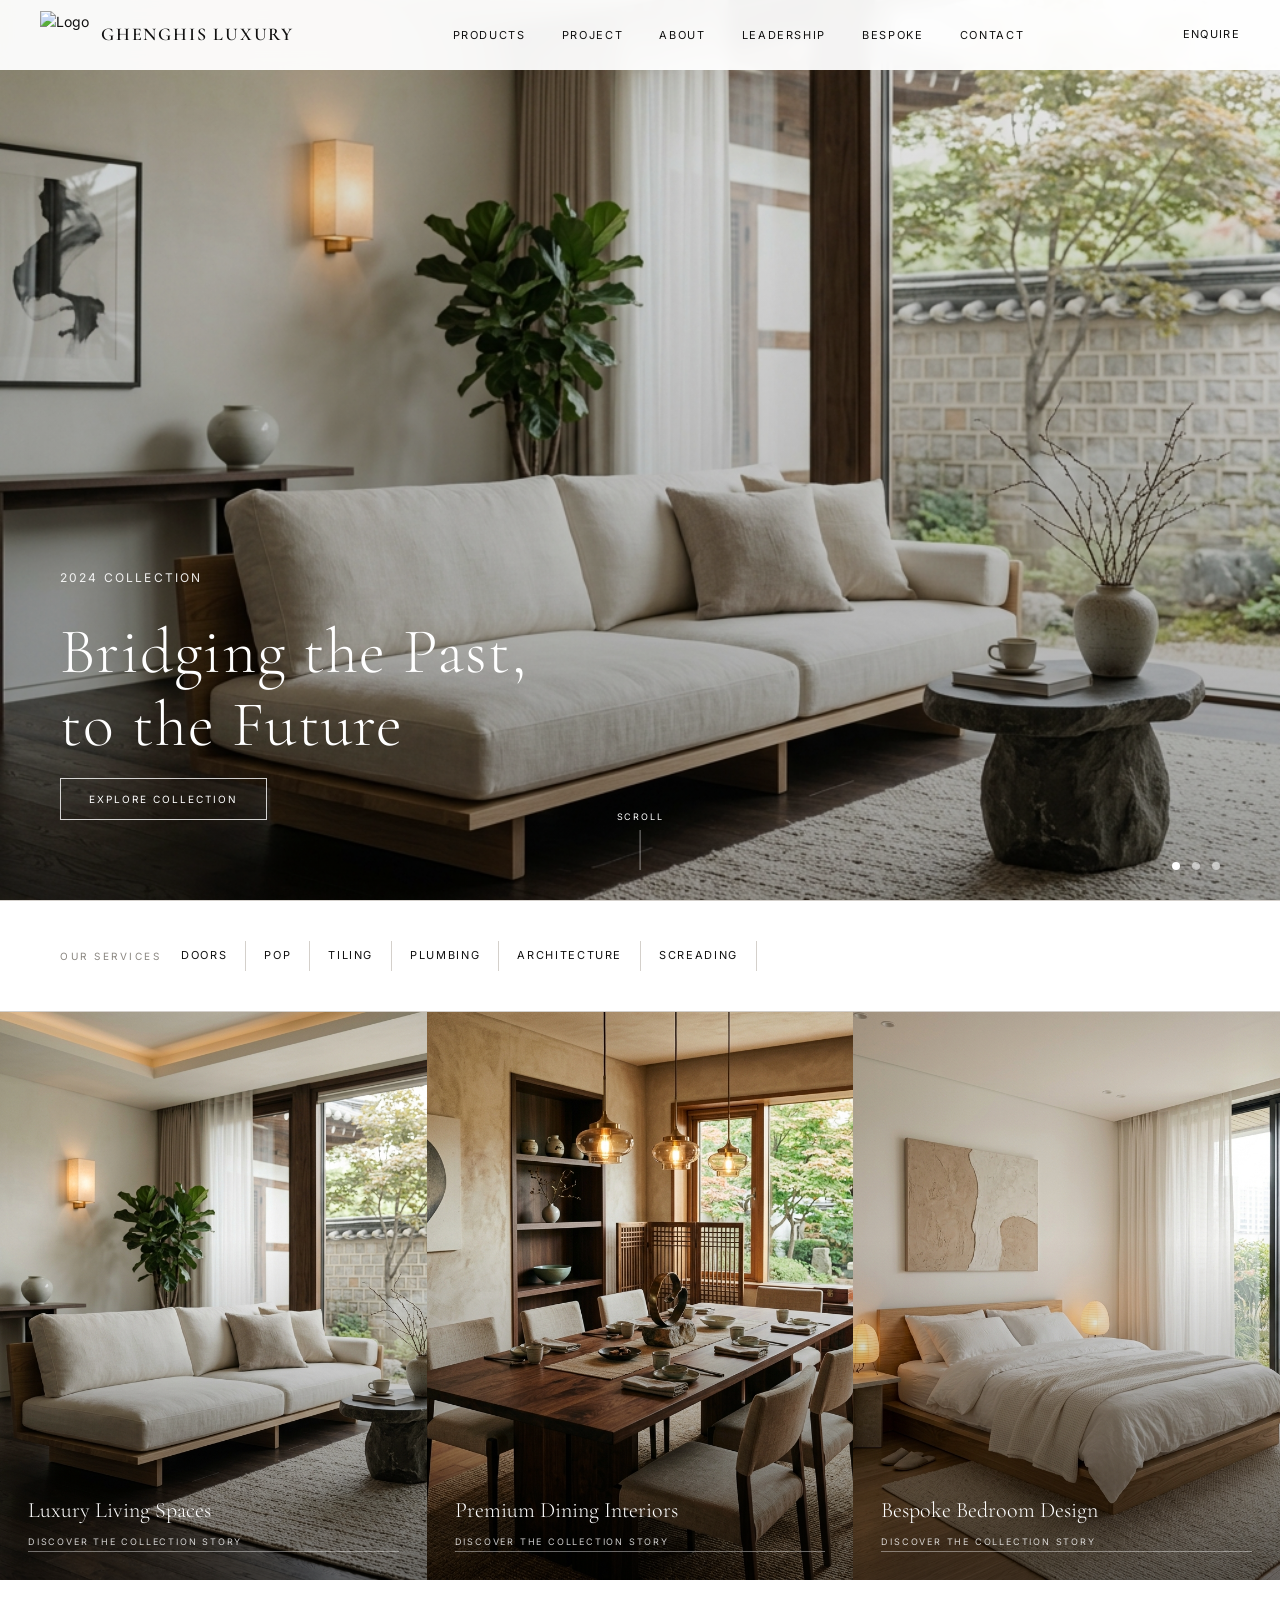
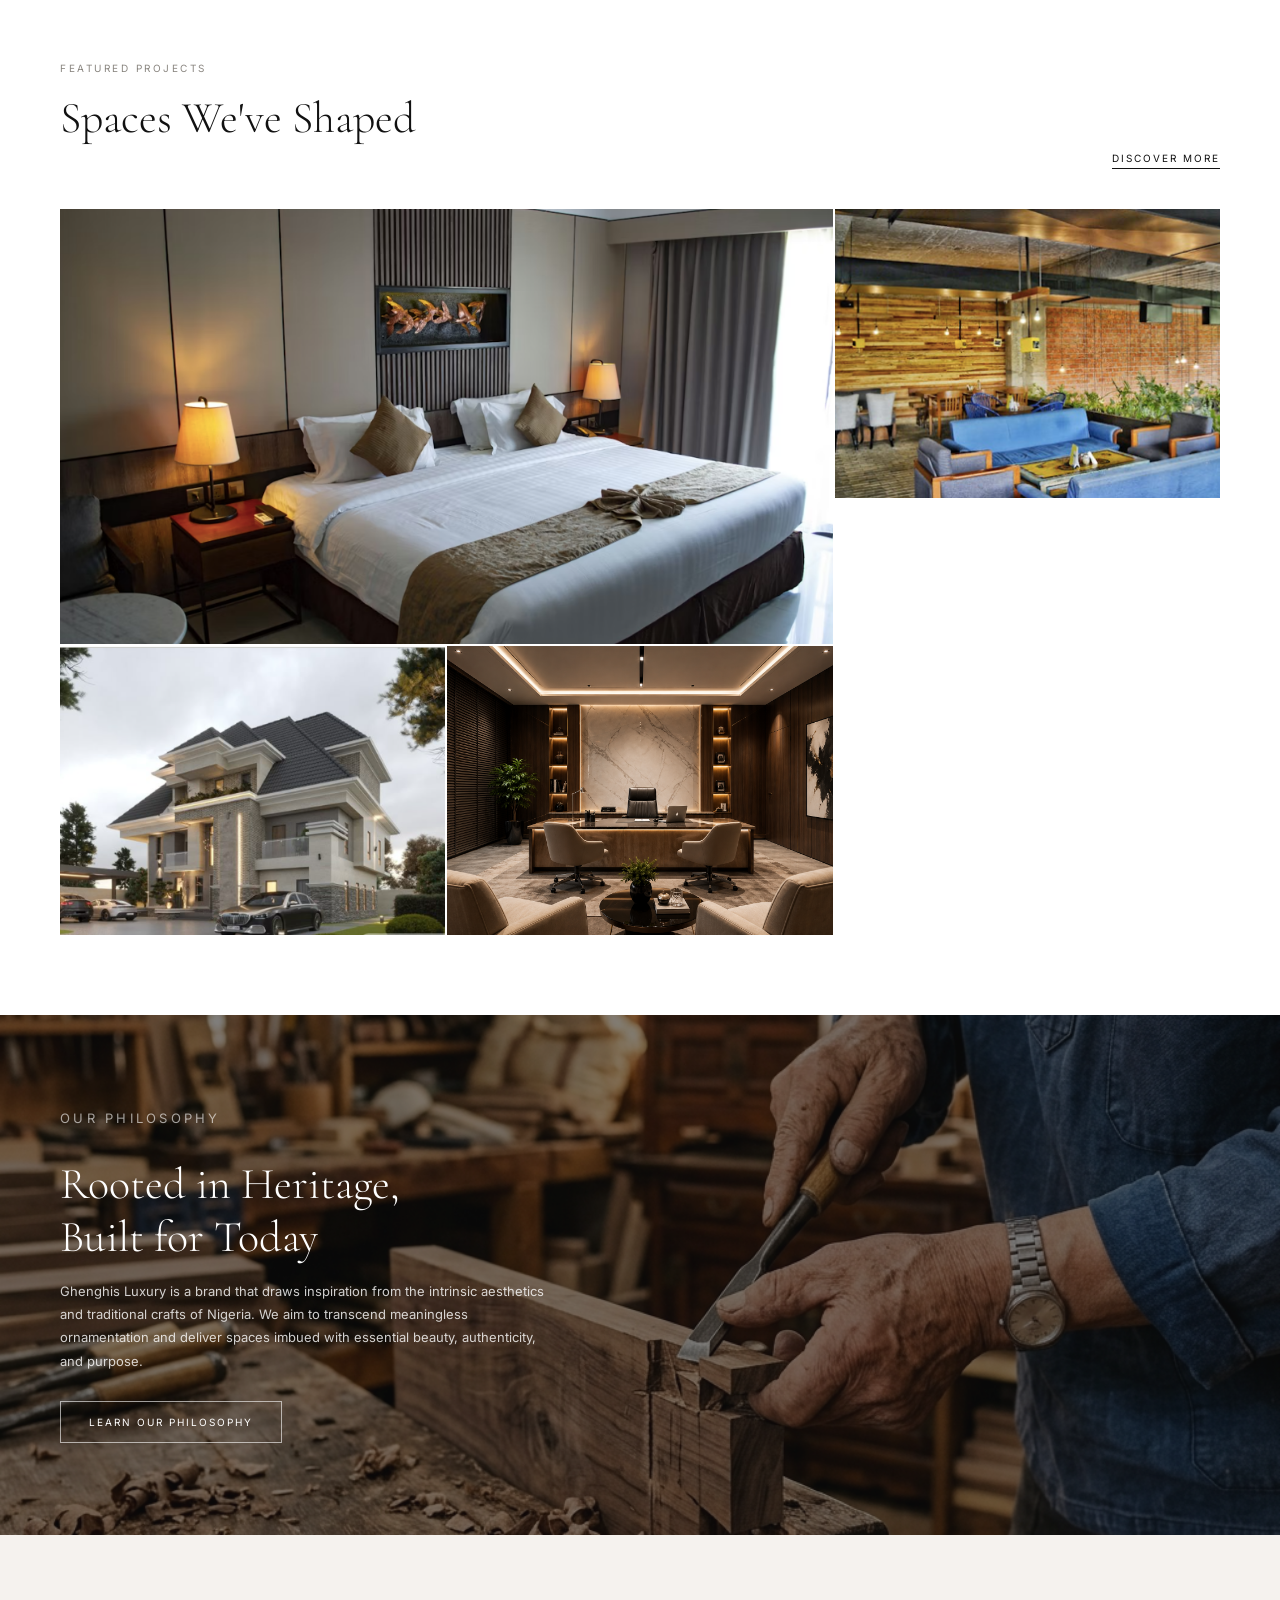
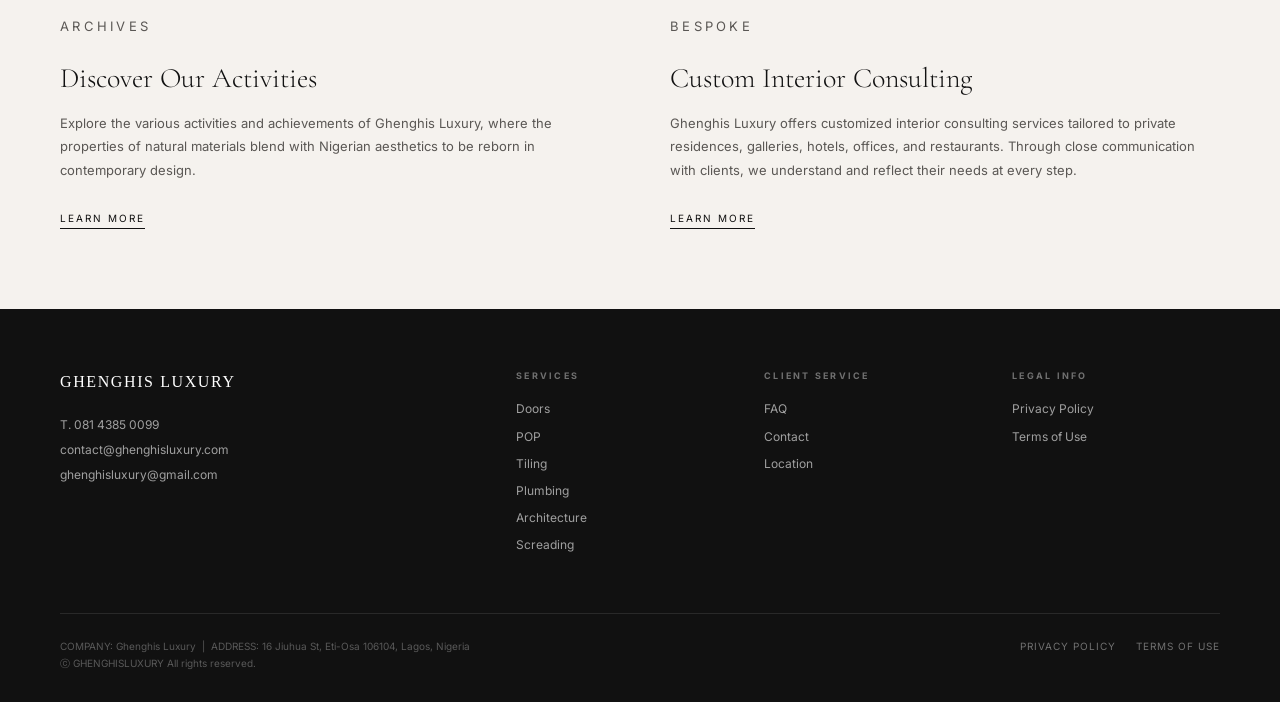
==== index.html @ 7e97ffcc "Initial website upload" ====
<!DOCTYPE html>
<html lang="en">
<head>
<meta charset="UTF-8"/>
<meta name="viewport" content="width=device-width, initial-scale=1.0"/>
<title>GHENGHIS LUXURY — Premium Interior & Furniture Solutions</title>
<meta name="description" content="Ghenghis Luxury — Handcrafted contemporary furniture and premium interior solutions. Doors, POP, Tiling, Plumbing, Architecture and more."/>
<link rel="stylesheet" href="styles.css"/>
<style>
/* Extra mobile fixes */
@media(max-width:768px){
  .projects-grid{grid-template-columns:1fr!important;}
  .project-card:first-child{grid-column:span 1!important;}
  #campaigns .campaigns-inner{flex-direction:column;}
  .campaign-card{flex:0 0 100%!important;}
  #collections{flex-wrap:wrap;gap:8px;}
  .col-links{flex-wrap:wrap;}
  .col-links a{border:none;padding:4px 10px;}
}
</style>
</head>
<body>

<!-- NAV -->
<nav id="main-nav">
  <a href="index.html" class="nav-logo" style="display: flex; align-items: center; gap: 12px;">
    <img src="images/logo.png" alt="Logo" class="nav-logo-img" style="height: 48px; width: auto;"/>
    <span class="nav-logo-text" style="font-family:'Cormorant Garamond',Georgia,serif;font-size:18px;font-weight:600;letter-spacing:0.1em;text-transform:uppercase;color:var(--black);">Ghenghis Luxury</span>
  </a>
  <ul class="nav-links">
    <li class="nav-item">
      <a href="products.html">Products</a>
      <div class="dropdown">
        <a href="products.html#doors">Doors</a>
        <a href="products.html#pop">POP</a>
        <a href="products.html#tiling">Tiling</a>
        <a href="products.html#plumbing">Plumbing</a>
        <a href="products.html#architecture">Architecture</a>
        <a href="products.html#screading">Screading</a>
      </div>
    </li>
    <li class="nav-item"><a href="project.html">Project</a></li>
    <li class="nav-item">
      <a href="philosophy.html">About</a>
      <div class="dropdown">
        <a href="philosophy.html">Philosophy</a>
        <a href="philosophy.html">Archive</a>
        <a href="philosophy.html">Brand Campaign</a>
      </div>
    </li>
    <li class="nav-item"><a href="leadership.html">Leadership</a></li>
    <li class="nav-item"><a href="bespoke.html">Bespoke</a></li>
    <li class="nav-item"><a href="contact.html">Contact</a></li>
  </ul>
  <div class="nav-right">
    <a href="contact.html">Enquire</a>
  </div>
  <button id="hamburger" aria-label="Menu">
    <span></span><span></span><span></span>
  </button>
</nav>

<!-- MOBILE NAV -->
<div id="mobile-nav">
  <a class="mob-link" href="index.html">Home</a>
  <a class="mob-link" href="products.html">Products</a>
  <a class="mob-sub" href="products.html#doors">— Doors</a>
  <a class="mob-sub" href="products.html#pop">— POP</a>
  <a class="mob-sub" href="products.html#tiling">— Tiling</a>
  <a class="mob-sub" href="products.html#plumbing">— Plumbing</a>
  <a class="mob-sub" href="products.html#architecture">— Architecture</a>
  <a class="mob-sub" href="products.html#screading">— Screading</a>
  <a class="mob-link" href="project.html">Project</a>
  <a class="mob-link" href="philosophy.html">About</a>
  <a class="mob-link" href="leadership.html">Leadership</a>
  <a class="mob-link" href="bespoke.html">Bespoke</a>
  <a class="mob-link" href="contact.html">Contact</a>
</div>

<!-- HERO SLIDER -->
<section id="hero">
  <div class="slide active" id="slide-0">
    <img src="images/hero_living_room.png" alt="Ghenghis Luxury — Lounge Collection"/>
    <div class="slide-overlay"></div>
    <div class="slide-content">
      <p>2024 Collection</p>
      <h1>Bridging the Past,<br>to the Future</h1>
      <a href="products.html" class="btn-outline-white">Explore Collection</a>
    </div>
  </div>
  <div class="slide" id="slide-1">
    <img src="images/hero_dining_room.png" alt="Ghenghis Luxury — Dining Collection"/>
    <div class="slide-overlay"></div>
    <div class="slide-content">
      <p>Dining Collection</p>
      <h1>Crafted with<br>Intention</h1>
      <a href="products.html" class="btn-outline-white">Explore Collection</a>
    </div>
  </div>
  <div class="slide" id="slide-2">
    <img src="images/hero_bedroom.png" alt="Ghenghis Luxury — Bedroom Collection"/>
    <div class="slide-overlay"></div>
    <div class="slide-content">
      <p>Bespoke Interiors</p>
      <h1>Timeless Serenity<br>in Every Detail</h1>
      <a href="bespoke.html" class="btn-outline-white">Our Bespoke Service</a>
    </div>
  </div>
  <div class="hero-controls">
    <div class="hero-dot active" data-slide="0"></div>
    <div class="hero-dot" data-slide="1"></div>
    <div class="hero-dot" data-slide="2"></div>
  </div>
  <div class="scroll-indicator">
    <span>Scroll</span>
    <div class="scroll-line"></div>
  </div>
</section>

<!-- COLLECTIONS STRIP -->
<div id="collections">
  <span class="col-label">Our Services</span>
  <div class="col-links">
    <a href="products.html#doors">Doors</a>
    <a href="products.html#pop">POP</a>
    <a href="products.html#tiling">Tiling</a>
    <a href="products.html#plumbing">Plumbing</a>
    <a href="products.html#architecture">Architecture</a>
    <a href="products.html#screading">Screading</a>
  </div>
</div>

<!-- CAMPAIGNS -->
<section id="campaigns">
  <div class="campaigns-inner">
    <div class="campaign-card">
      <img src="images/hero_living_room.png" alt="Luxury Living Spaces"/>
      <div class="campaign-card-overlay">
        <h3>Luxury Living Spaces</h3>
        <a href="philosophy.html" class="campaign-cta">Discover the Collection Story</a>
      </div>
    </div>
    <div class="campaign-card">
      <img src="images/hero_dining_room.png" alt="Premium Dining Interiors"/>
      <div class="campaign-card-overlay">
        <h3>Premium Dining Interiors</h3>
        <a href="philosophy.html" class="campaign-cta">Discover the Collection Story</a>
      </div>
    </div>
    <div class="campaign-card">
      <img src="images/hero_bedroom.png" alt="Bespoke Bedroom Design"/>
      <div class="campaign-card-overlay">
        <h3>Bespoke Bedroom Design</h3>
        <a href="bespoke.html" class="campaign-cta">Discover the Collection Story</a>
      </div>
    </div>
  </div>
</section>

<!-- PROJECTS -->
<section id="projects">
  <div class="projects-header reveal">
    <div>
      <p class="section-label">Featured Projects</p>
      <h2 class="section-title">Spaces We've Shaped</h2>
    </div>
    <a href="project.html">Discover more</a>
  </div>
  <div class="projects-grid">
    <div class="project-card reveal">
      <img src="images/user_hotel.jpg" alt="Hotel Project"/>
    </div>
    <div class="project-card reveal">
      <img src="images/user_restaurant.jpg" alt="Restaurant Project"/>
    </div>
    <div class="project-card reveal">
      <img src="images/user_residence.jpg" alt="Residence Project"/>
    </div>
    <div class="project-card reveal">
      <img src="images/user_office.jpg" alt="Office Project"/>
    </div>
  </div>
</section>

<!-- PHILOSOPHY BAND -->
<section id="philosophy-band">
  <img src="images/philosophy_image.png" alt="Authentic Craftsmanship"/>
  <div class="phil-overlay"></div>
  <div class="phil-content reveal">
    <p class="section-label">Our Philosophy</p>
    <h2 class="section-title">Rooted in Heritage,<br>Built for Today</h2>
    <p>Ghenghis Luxury is a brand that draws inspiration from the intrinsic aesthetics and traditional crafts of Nigeria. We aim to transcend meaningless ornamentation and deliver spaces imbued with essential beauty, authenticity, and purpose.</p>
    <a href="philosophy.html" class="btn-outline-dark">Learn Our Philosophy</a>
  </div>
</section>

<!-- ARCHIVES + BESPOKE -->
<section id="info-blocks">
  <div class="info-block reveal">
    <p class="section-label">Archives</p>
    <h2 class="section-title">Discover Our Activities</h2>
    <p>Explore the various activities and achievements of Ghenghis Luxury, where the properties of natural materials blend with Nigerian aesthetics to be reborn in contemporary design.</p>
    <a href="philosophy.html" class="btn-text">Learn more</a>
  </div>
  <div class="info-block reveal">
    <p class="section-label">Bespoke</p>
    <h2 class="section-title">Custom Interior Consulting</h2>
    <p>Ghenghis Luxury offers customized interior consulting services tailored to private residences, galleries, hotels, offices, and restaurants. Through close communication with clients, we understand and reflect their needs at every step.</p>
    <a href="bespoke.html" class="btn-text">Learn more</a>
  </div>
</section>

<!-- FOOTER -->
<footer id="footer">
  <div class="footer-top">
    <div class="footer-brand">
      <div class="footer-logo">
        <img src="images/logo.png" alt="Ghenghis Luxury" onerror="this.outerHTML='<span style=&quot;font-family:Georgia,serif;font-size:16px;letter-spacing:0.1em;text-transform:uppercase;color:#fff&quot;>Ghenghis Luxury</span>'"/>
      </div>
      <div class="footer-contact">
        <a href="tel:08143850099">T. 081 4385 0099</a>
        <a href="mailto:contact@ghenghisluxury.com">contact@ghenghisluxury.com</a>
        <a href="mailto:ghenghisluxury@gmail.com">ghenghisluxury@gmail.com</a>
      </div>
    </div>
    <div class="footer-col">
      <h5>Services</h5>
      <a href="products.html#doors">Doors</a>
      <a href="products.html#pop">POP</a>
      <a href="products.html#tiling">Tiling</a>
      <a href="products.html#plumbing">Plumbing</a>
      <a href="products.html#architecture">Architecture</a>
      <a href="products.html#screading">Screading</a>
    </div>
    <div class="footer-col">
      <h5>Client Service</h5>
      <a href="contact.html">FAQ</a>
      <a href="contact.html">Contact</a>
      <a href="contact.html">Location</a>
    </div>
    <div class="footer-col">
      <h5>Legal Info</h5>
      <a href="#">Privacy Policy</a>
      <a href="#">Terms of Use</a>
    </div>
  </div>
  <div class="footer-bottom">
    <p class="footer-legal">COMPANY: Ghenghis Luxury &nbsp;|&nbsp; ADDRESS: 16 Jiuhua St, Eti-Osa 106104, Lagos, Nigeria<br>ⓒ GHENGHISLUXURY All rights reserved.</p>
    <div class="footer-links">
      <a href="#">Privacy Policy</a>
      <a href="#">Terms of Use</a>
    </div>
  </div>
</footer>

<script>
// Slider
const slides=document.querySelectorAll('.slide'),dots=document.querySelectorAll('.hero-dot');
let cur=0,timer;
function goTo(n){slides[cur].classList.remove('active');dots[cur].classList.remove('active');cur=(n+slides.length)%slides.length;slides[cur].classList.add('active');dots[cur].classList.add('active');}
timer=setInterval(()=>goTo(cur+1),5000);
dots.forEach(d=>d.addEventListener('click',()=>{clearInterval(timer);goTo(+d.dataset.slide);timer=setInterval(()=>goTo(cur+1),5000);}));
// Nav scroll
window.addEventListener('scroll',()=>document.getElementById('main-nav').classList.toggle('scrolled',window.scrollY>40));
// Hamburger
const ham=document.getElementById('hamburger'),mob=document.getElementById('mobile-nav');
ham.addEventListener('click',()=>{mob.classList.toggle('open');ham.style.opacity=mob.classList.contains('open')?'0.5':'1';});
// Reveal
const obs=new IntersectionObserver(e=>{e.forEach(el=>{if(el.isIntersecting){el.target.classList.add('visible');obs.unobserve(el.target);}});},{threshold:0.1});
document.querySelectorAll('.reveal').forEach(el=>obs.observe(el));
</script>
</body>
</html>
---- styles.css ----
@import url('https://fonts.googleapis.com/css2?family=Cormorant+Garamond:ital,wght@0,300;0,400;0,500;1,300;1,400&family=Inter:wght@300;400;500&display=swap');

*, *::before, *::after { box-sizing: border-box; margin: 0; padding: 0; }

:root {
  --black: #111111;
  --white: #ffffff;
  --off-white: #f5f2ee;
  --cream: #ede9e3;
  --warm-grey: #8a8680;
  --mid-grey: #5a5754;
  --light-grey: #d4d0cb;
  --accent: #3a3228;
  --font-serif: 'Cormorant Garamond', Georgia, serif;
  --font-sans: 'Inter', sans-serif;
  --nav-h: 70px;
}

html { scroll-behavior: smooth; }
body { font-family: var(--font-sans); background: var(--white); color: var(--black); font-size: 14px; line-height: 1.6; overflow-x: hidden; }

a { text-decoration: none; color: inherit; }
ul { list-style: none; }
img { display: block; width: 100%; object-fit: cover; }
button { cursor: pointer; border: none; background: none; font-family: inherit; }

/* ─── SCROLLBAR ─── */
::-webkit-scrollbar { width: 4px; }
::-webkit-scrollbar-track { background: var(--off-white); }
::-webkit-scrollbar-thumb { background: var(--warm-grey); }

/* ─── NAV ─── */
#main-nav {
  position: fixed; top: 0; left: 0; right: 0; z-index: 1000;
  display: flex; align-items: center; justify-content: space-between;
  padding: 0 40px; height: var(--nav-h);
  background: rgba(255,255,255,0.95);
  backdrop-filter: blur(8px);
  border-bottom: 1px solid transparent;
  transition: border-color 0.3s, background 0.3s;
}
#main-nav.scrolled { border-color: var(--light-grey); }

.nav-logo {
  display: flex; align-items: center;
}
.nav-logo-img {
  height: 48px; width: auto; object-fit: contain; display: block;
}

.nav-links { display: flex; gap: 36px; }
.nav-links a {
  font-size: 11px; letter-spacing: 0.15em; text-transform: uppercase;
  color: var(--black); font-weight: 400;
  position: relative; padding-bottom: 2px;
}
.nav-links a::after {
  content: ''; position: absolute; bottom: 0; left: 0; width: 0; height: 1px;
  background: var(--black); transition: width 0.3s;
}
.nav-links a:hover::after { width: 100%; }

.nav-right { display: flex; align-items: center; gap: 20px; }
.nav-right a { font-size: 11px; letter-spacing: 0.12em; text-transform: uppercase; }

/* Dropdown */
.nav-item { position: relative; }
.dropdown {
  display: none; position: absolute; top: 100%; left: 50%; transform: translateX(-50%);
  background: var(--white); border: 1px solid var(--light-grey);
  min-width: 200px; padding: 16px 0; z-index: 200;
}
.nav-item:hover .dropdown { display: block; }
.dropdown a {
  display: block; padding: 8px 24px;
  font-size: 11px; letter-spacing: 0.12em; text-transform: uppercase;
  color: var(--mid-grey); transition: color 0.2s;
}
.dropdown a:hover { color: var(--black); }
.dropdown-group { padding: 0 0 12px; border-bottom: 1px solid var(--light-grey); margin-bottom: 12px; }
.dropdown-group:last-child { border-bottom: none; margin-bottom: 0; padding-bottom: 0; }
.dropdown-label {
  display: block; padding: 4px 24px 8px;
  font-size: 9px; letter-spacing: 0.2em; text-transform: uppercase; color: var(--warm-grey);
}

/* Hamburger */
#hamburger { display: none; flex-direction: column; gap: 5px; cursor: pointer; }
#hamburger span { display: block; width: 22px; height: 1px; background: var(--black); transition: all 0.3s; }

/* Mobile nav */
#mobile-nav {
  display: none; position: fixed; inset: 0; background: var(--white);
  z-index: 999; padding: var(--nav-h) 40px 40px;
  flex-direction: column; gap: 8px; overflow-y: auto;
}
#mobile-nav.open { display: flex; }
.mob-link {
  display: block; padding: 14px 0; border-bottom: 1px solid var(--cream);
  font-size: 13px; letter-spacing: 0.12em; text-transform: uppercase;
}
.mob-sub {
  display: block; padding: 8px 0 8px 16px;
  font-size: 11px; letter-spacing: 0.12em; text-transform: uppercase; color: var(--warm-grey);
}

/* ─── HERO SLIDER ─── */
#hero { position: relative; height: 100vh; overflow: hidden; }
.slide {
  position: absolute; inset: 0;
  opacity: 0; transition: opacity 1.2s ease;
}
.slide.active { opacity: 1; }
.slide img { width: 100%; height: 100%; object-fit: cover; }
.slide-overlay {
  position: absolute; inset: 0;
  background: linear-gradient(to bottom, rgba(0,0,0,0.08) 0%, rgba(0,0,0,0.35) 100%);
}
.slide-content {
  position: absolute; bottom: 80px; left: 60px; color: var(--white);
}
.slide-content h1 {
  font-family: var(--font-serif); font-size: clamp(36px, 5vw, 64px);
  font-weight: 300; line-height: 1.15; letter-spacing: 0.02em; margin-bottom: 16px;
}
.slide-content p { font-size: 12px; letter-spacing: 0.18em; text-transform: uppercase; margin-bottom: 28px; opacity: 0.9; }
.btn-outline-white {
  display: inline-block; padding: 12px 28px;
  border: 1px solid rgba(255,255,255,0.8); color: var(--white);
  font-size: 10px; letter-spacing: 0.2em; text-transform: uppercase;
  transition: background 0.3s, color 0.3s;
}
.btn-outline-white:hover { background: var(--white); color: var(--black); }

/* Slider controls */
.hero-controls {
  position: absolute; bottom: 30px; right: 60px;
  display: flex; gap: 12px; z-index: 10;
}
.hero-dot {
  width: 8px; height: 8px; border-radius: 50%;
  background: rgba(255,255,255,0.5); cursor: pointer; transition: background 0.3s;
}
.hero-dot.active { background: var(--white); }

/* Scroll indicator */
.scroll-indicator {
  position: absolute; bottom: 30px; left: 50%; transform: translateX(-50%);
  display: flex; flex-direction: column; align-items: center; gap: 6px; color: var(--white);
}
.scroll-indicator span { font-size: 9px; letter-spacing: 0.2em; text-transform: uppercase; }
.scroll-line {
  width: 1px; height: 40px; background: rgba(255,255,255,0.5);
  position: relative; overflow: hidden;
}
.scroll-line::after {
  content: ''; position: absolute; top: -100%; left: 0; width: 100%; height: 100%;
  background: var(--white); animation: scrollLine 2s ease-in-out infinite;
}
@keyframes scrollLine { 0% { top: -100%; } 100% { top: 100%; } }

/* ─── SECTIONS ─── */
section { padding: 80px 60px; }
.section-label {
  font-size: 10px; letter-spacing: 0.25em; text-transform: uppercase;
  color: var(--warm-grey); margin-bottom: 16px;
}
.section-title {
  font-family: var(--font-serif); font-size: clamp(28px, 3.5vw, 44px);
  font-weight: 300; line-height: 1.2; margin-bottom: 24px;
}
.section-body { font-size: 13px; line-height: 1.8; color: var(--mid-grey); max-width: 560px; }

/* ─── COLLECTIONS STRIP ─── */
#collections {
  padding: 40px 60px;
  display: flex; align-items: center; gap: 12px;
  border-top: 1px solid var(--light-grey); border-bottom: 1px solid var(--light-grey);
}
.col-label { font-size: 10px; letter-spacing: 0.25em; text-transform: uppercase; color: var(--warm-grey); margin-right: 8px; white-space: nowrap; }
.col-links { display: flex; gap: 0; flex-wrap: wrap; }
.col-links a {
  font-size: 11px; letter-spacing: 0.15em; text-transform: uppercase;
  padding: 6px 18px; border-right: 1px solid var(--light-grey);
  transition: color 0.2s;
}
.col-links a:first-child { padding-left: 0; }
.col-links a:hover { color: var(--warm-grey); }

/* ─── CAMPAIGNS SLIDER ─── */
#campaigns { padding: 0; background: var(--off-white); }
.campaigns-inner { display: flex; overflow-x: auto; scroll-snap-type: x mandatory; scrollbar-width: none; }
.campaigns-inner::-webkit-scrollbar { display: none; }
.campaign-card {
  flex: 0 0 calc(100% / 3); scroll-snap-align: start;
  position: relative; overflow: hidden; aspect-ratio: 3/4; cursor: pointer;
}
.campaign-card img { width: 100%; height: 100%; object-fit: cover; transition: transform 0.6s ease; }
.campaign-card:hover img { transform: scale(1.04); }
.campaign-card-overlay {
  position: absolute; inset: 0;
  background: linear-gradient(to top, rgba(0,0,0,0.5) 0%, transparent 60%);
  display: flex; flex-direction: column; justify-content: flex-end; padding: 28px;
}
.campaign-card-overlay h3 {
  font-family: var(--font-serif); font-size: 22px; font-weight: 300;
  color: var(--white); line-height: 1.2; margin-bottom: 12px;
}
.campaign-cta {
  font-size: 9px; letter-spacing: 0.2em; text-transform: uppercase;
  color: rgba(255,255,255,0.8); border-bottom: 1px solid rgba(255,255,255,0.4);
  display: inline-block; padding-bottom: 2px;
}

/* ─── PROJECTS ─── */
#projects { padding: 80px 60px; }
.projects-header { display: flex; justify-content: space-between; align-items: flex-end; margin-bottom: 40px; }
.projects-header a { font-size: 10px; letter-spacing: 0.2em; text-transform: uppercase; border-bottom: 1px solid var(--black); padding-bottom: 2px; }
.projects-grid { display: grid; grid-template-columns: repeat(3, 1fr); gap: 2px; }
.project-card { position: relative; overflow: hidden; cursor: pointer; }
.project-card:first-child { grid-column: span 2; }
.project-card img { aspect-ratio: 4/3; transition: transform 0.6s; }
.project-card:first-child img { aspect-ratio: 16/9; }
.project-card:hover img { transform: scale(1.04); }
.project-info {
  position: absolute; bottom: 0; left: 0; right: 0;
  padding: 20px;
  background: linear-gradient(to top, rgba(0,0,0,0.55) 0%, transparent 100%);
  color: var(--white);
  transform: translateY(4px); transition: transform 0.3s;
}
.project-card:hover .project-info { transform: translateY(0); }
.project-info h4 { font-family: var(--font-serif); font-size: 16px; font-weight: 300; }
.project-info span { font-size: 10px; letter-spacing: 0.15em; text-transform: uppercase; opacity: 0.75; }

/* ─── PHILOSOPHY BAND ─── */
#philosophy-band {
  padding: 0; position: relative; height: 520px; overflow: hidden;
  display: flex; align-items: center;
}
#philosophy-band img { position: absolute; inset: 0; width: 100%; height: 100%; object-fit: cover; }
#philosophy-band .phil-overlay {
  position: absolute; inset: 0; background: rgba(17,17,17,0.52);
}
#philosophy-band .phil-content {
  position: relative; z-index: 1; padding: 60px;
  color: var(--white); max-width: 620px;
}
#philosophy-band .phil-content .section-label { color: rgba(255,255,255,0.6); }
#philosophy-band .phil-content .section-title { color: var(--white); margin-bottom: 16px; }
#philosophy-band .phil-content p { font-size: 13px; line-height: 1.8; color: rgba(255,255,255,0.8); margin-bottom: 28px; }
.btn-outline-dark {
  display: inline-block; padding: 12px 28px;
  border: 1px solid rgba(255,255,255,0.6); color: var(--white);
  font-size: 10px; letter-spacing: 0.2em; text-transform: uppercase;
  transition: background 0.3s, color 0.3s;
}
.btn-outline-dark:hover { background: var(--white); color: var(--black); }

/* ─── ARCHIVES + BESPOKE ─── */
#info-blocks { padding: 80px 60px; display: grid; grid-template-columns: 1fr 1fr; gap: 60px; background: var(--off-white); }
.info-block .section-title { font-size: 28px; margin-bottom: 16px; }
.info-block p { font-size: 13px; line-height: 1.8; color: var(--mid-grey); margin-bottom: 24px; }
.btn-text {
  font-size: 10px; letter-spacing: 0.2em; text-transform: uppercase;
  border-bottom: 1px solid var(--black); padding-bottom: 2px;
  display: inline-block; transition: opacity 0.2s;
}
.btn-text:hover { opacity: 0.6; }

/* ─── FOOTER ─── */
#footer {
  background: var(--black); color: var(--white);
  padding: 60px 60px 30px;
}
.footer-top { display: grid; grid-template-columns: 2fr 1fr 1fr 1fr; gap: 40px; margin-bottom: 50px; }
.footer-brand .footer-logo {
  display: block; margin-bottom: 20px;
}
.footer-brand .footer-logo img {
  height: 44px; width: auto; filter: brightness(0) invert(1);
}
.footer-contact a { display: block; font-size: 12px; color: rgba(255,255,255,0.6); margin-bottom: 6px; transition: color 0.2s; }
.footer-contact a:hover { color: var(--white); }
.footer-col h5 {
  font-size: 9px; letter-spacing: 0.25em; text-transform: uppercase;
  color: rgba(255,255,255,0.4); margin-bottom: 16px;
}
.footer-col a { display: block; font-size: 12px; color: rgba(255,255,255,0.6); margin-bottom: 8px; transition: color 0.2s; }
.footer-col a:hover { color: var(--white); }
.footer-bottom {
  border-top: 1px solid rgba(255,255,255,0.1); padding-top: 24px;
  display: flex; justify-content: space-between; align-items: flex-start; flex-wrap: wrap; gap: 12px;
}
.footer-legal { font-size: 10px; color: rgba(255,255,255,0.3); line-height: 1.7; }
.footer-links { display: flex; gap: 20px; }
.footer-links a { font-size: 10px; letter-spacing: 0.1em; text-transform: uppercase; color: rgba(255,255,255,0.4); transition: color 0.2s; }
.footer-links a:hover { color: var(--white); }

/* ─── PAGE HERO (inner pages) ─── */
.page-hero { position: relative; height: 55vh; overflow: hidden; margin-top: var(--nav-h); }
.page-hero img { width: 100%; height: 100%; object-fit: cover; }
.page-hero-overlay { position: absolute; inset: 0; background: rgba(0,0,0,0.38); display: flex; align-items: flex-end; padding: 60px; }
.page-hero-overlay h1 { font-family: var(--font-serif); font-size: clamp(36px, 5vw, 60px); font-weight: 300; color: var(--white); letter-spacing: 0.04em; }

/* ─── BREADCRUMB ─── */
.breadcrumb { padding: 20px 60px; border-bottom: 1px solid var(--light-grey); }
.breadcrumb a, .breadcrumb span { font-size: 10px; letter-spacing: 0.15em; text-transform: uppercase; color: var(--warm-grey); }
.breadcrumb a:hover { color: var(--black); }
.breadcrumb span { margin: 0 8px; }

/* ─── PHILOSOPHY PAGE ─── */
.philosophy-intro { padding: 80px 60px; max-width: 860px; margin: 0 auto; text-align: center; }
.philosophy-intro p { font-size: 16px; line-height: 1.9; color: var(--mid-grey); margin-bottom: 16px; }
.philosophy-quote {
  padding: 60px; background: var(--off-white); text-align: center;
}
.philosophy-quote blockquote {
  font-family: var(--font-serif); font-size: clamp(20px, 2.5vw, 30px);
  font-weight: 300; font-style: italic; line-height: 1.5;
  max-width: 700px; margin: 0 auto 16px;
}
.philosophy-quote cite { font-size: 11px; letter-spacing: 0.2em; text-transform: uppercase; color: var(--warm-grey); }
.philosophy-values { padding: 80px 60px; }
.values-grid { display: grid; grid-template-columns: repeat(2, 1fr); gap: 0; }
.value-block { padding: 50px; border: 1px solid var(--light-grey); margin: -1px 0 0 -1px; }
.value-block h3 { font-family: var(--font-serif); font-size: 26px; font-weight: 300; margin-bottom: 12px; }
.value-block p { font-size: 13px; line-height: 1.8; color: var(--mid-grey); }
.philosophy-image-row { display: grid; grid-template-columns: 1fr 1fr; gap: 2px; }
.philosophy-image-row img { aspect-ratio: 4/3; }

/* ─── PROJECT PAGE ─── */
.project-filters { padding: 30px 60px; display: flex; gap: 0; flex-wrap: wrap; border-bottom: 1px solid var(--light-grey); }
.filter-btn {
  padding: 8px 20px; font-size: 10px; letter-spacing: 0.15em; text-transform: uppercase;
  border: 1px solid transparent; cursor: pointer; transition: all 0.2s; background: none;
  font-family: var(--font-sans);
}
.filter-btn.active, .filter-btn:hover { border-color: var(--black); }
.projects-list { padding: 40px 60px; }
.projects-list-grid { display: grid; grid-template-columns: repeat(3, 1fr); gap: 2px; }
.project-list-card { position: relative; overflow: hidden; cursor: pointer; }
.project-list-card img { aspect-ratio: 4/3; width: 100%; object-fit: cover; transition: transform 0.6s; }
.project-list-card:hover img { transform: scale(1.04); }
.project-list-info { padding: 16px 0 28px; }
.project-list-info .date { font-size: 10px; letter-spacing: 0.15em; color: var(--warm-grey); text-transform: uppercase; margin-bottom: 4px; }
.project-list-info h4 { font-family: var(--font-serif); font-size: 18px; font-weight: 400; }

/* ─── BESPOKE PAGE ─── */
.bespoke-intro { padding: 80px 60px; display: grid; grid-template-columns: 1fr 1fr; gap: 80px; align-items: center; }
.bespoke-intro .section-body { max-width: none; }
.bespoke-intro-img { aspect-ratio: 4/5; }
.bespoke-steps { padding: 0 60px 80px; }
.steps-grid { display: grid; grid-template-columns: repeat(3, 1fr); gap: 2px; border: 1px solid var(--light-grey); }
.step-block { padding: 40px; border-right: 1px solid var(--light-grey); }
.step-block:last-child { border-right: none; }
.step-num { font-family: var(--font-serif); font-size: 48px; font-weight: 300; color: var(--light-grey); margin-bottom: 16px; }
.step-block h4 { font-family: var(--font-serif); font-size: 20px; font-weight: 300; margin-bottom: 6px; }
.step-block p { font-size: 12px; line-height: 1.8; color: var(--mid-grey); }

/* ─── CONTACT PAGE ─── */
.contact-grid { padding: 80px 60px; display: grid; grid-template-columns: 1fr 1fr; gap: 80px; }
.contact-info .section-title { margin-bottom: 30px; }
.contact-detail { margin-bottom: 20px; }
.contact-detail label { display: block; font-size: 9px; letter-spacing: 0.25em; text-transform: uppercase; color: var(--warm-grey); margin-bottom: 4px; }
.contact-detail a, .contact-detail p { font-size: 14px; }
.contact-form { display: flex; flex-direction: column; gap: 20px; }
.form-group label { display: block; font-size: 10px; letter-spacing: 0.18em; text-transform: uppercase; margin-bottom: 8px; color: var(--mid-grey); }
.form-group input, .form-group textarea, .form-group select {
  width: 100%; border: none; border-bottom: 1px solid var(--light-grey);
  padding: 10px 0; font-size: 14px; font-family: var(--font-sans);
  outline: none; background: transparent; transition: border-color 0.2s;
}
.form-group input:focus, .form-group textarea:focus, .form-group select:focus { border-color: var(--black); }
.form-group textarea { resize: vertical; min-height: 120px; }
.btn-submit {
  display: inline-block; padding: 14px 36px;
  background: var(--black); color: var(--white);
  font-size: 10px; letter-spacing: 0.2em; text-transform: uppercase;
  border: none; cursor: pointer; font-family: var(--font-sans);
  transition: background 0.3s;
}
.btn-submit:hover { background: var(--accent); }

/* ─── REVEAL ANIMATIONS ─── */
.reveal { opacity: 0; transform: translateY(30px); transition: opacity 0.8s ease, transform 0.8s ease; }
.reveal.visible { opacity: 1; transform: translateY(0); }

/* ─── PAGE TRANSITION ─── */
#page-transition {
  position: fixed; inset: 0; background: var(--white); z-index: 9999;
  pointer-events: none; opacity: 0; transition: opacity 0.4s;
}

/* ─── RESPONSIVE ─── */
@media (max-width: 900px) {
  section { padding: 60px 30px; }
  #main-nav { padding: 0 24px; }
  .nav-links { display: none; }
  #hamburger { display: flex; }
  #collections { padding: 30px 24px; flex-direction: column; align-items: flex-start; }
  .projects-grid { grid-template-columns: 1fr 1fr; }
  .project-card:first-child { grid-column: span 2; }
  .footer-top { grid-template-columns: 1fr 1fr; gap: 30px; }
  #info-blocks { grid-template-columns: 1fr; gap: 40px; padding: 60px 30px; }
  .campaign-card { flex: 0 0 80%; }
  #philosophy-band .phil-content { padding: 40px 30px; }
  .contact-grid { grid-template-columns: 1fr; padding: 60px 30px; }
  .bespoke-intro { grid-template-columns: 1fr; padding: 60px 30px; gap: 40px; }
  .steps-grid { grid-template-columns: 1fr; }
  .step-block { border-right: none; border-bottom: 1px solid var(--light-grey); }
  .values-grid { grid-template-columns: 1fr; }
  .slide-content { left: 30px; bottom: 60px; }
  .hero-controls { right: 30px; }
  .projects-list { padding: 30px; }
  .projects-list-grid { grid-template-columns: 1fr 1fr; }
  .project-filters { padding: 24px 30px; }
  .breadcrumb { padding: 16px 30px; }
  .philosophy-intro { padding: 60px 30px; }
  .philosophy-values { padding: 60px 30px; }
  .bespoke-steps { padding: 0 30px 60px; }
  .footer-top { padding: 0; }
  #footer { padding: 50px 30px 24px; }
  #projects { padding: 60px 30px; }
  .page-hero-overlay { padding: 30px; }
}

@media (max-width: 600px) {
  .projects-grid, .projects-list-grid { grid-template-columns: 1fr; }
  .project-card:first-child { grid-column: span 1; }
  .footer-top { grid-template-columns: 1fr; }
  .campaign-card { flex: 0 0 92%; }
  .philosophy-image-row { grid-template-columns: 1fr; }
}
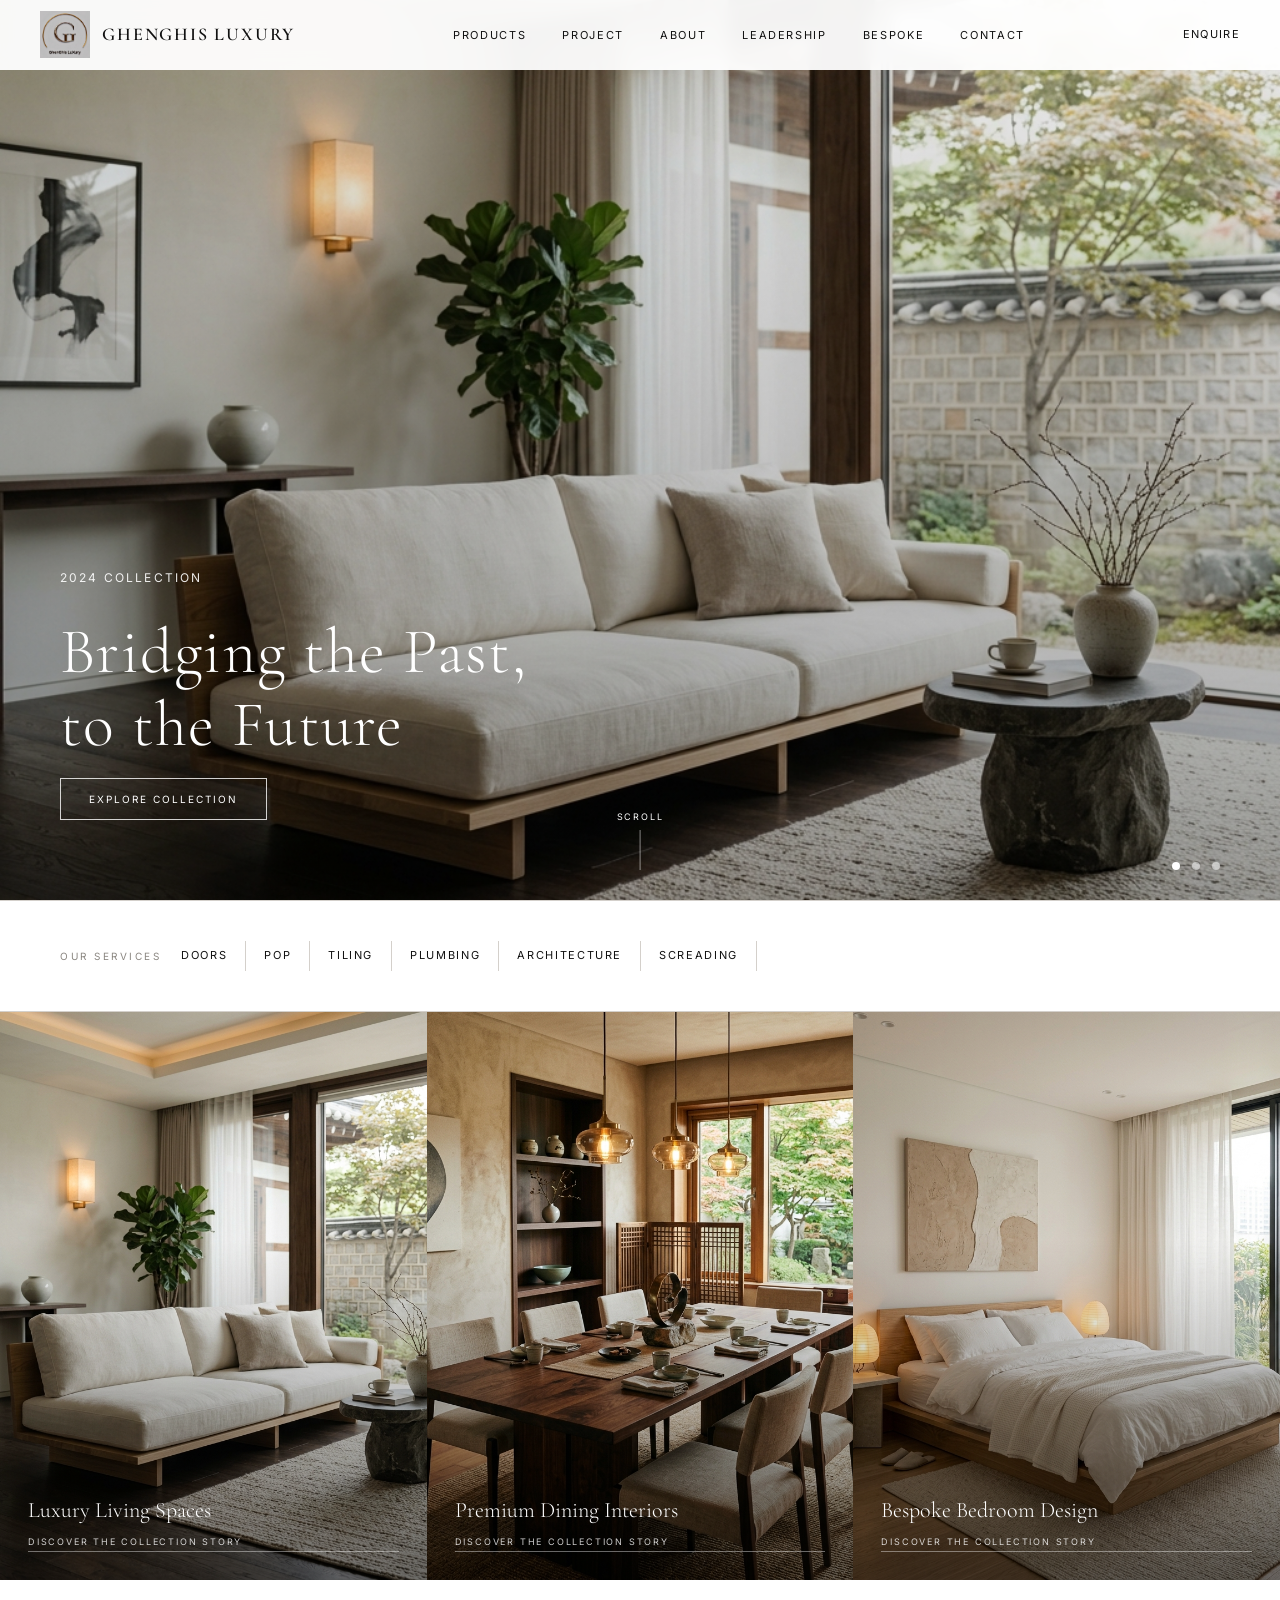
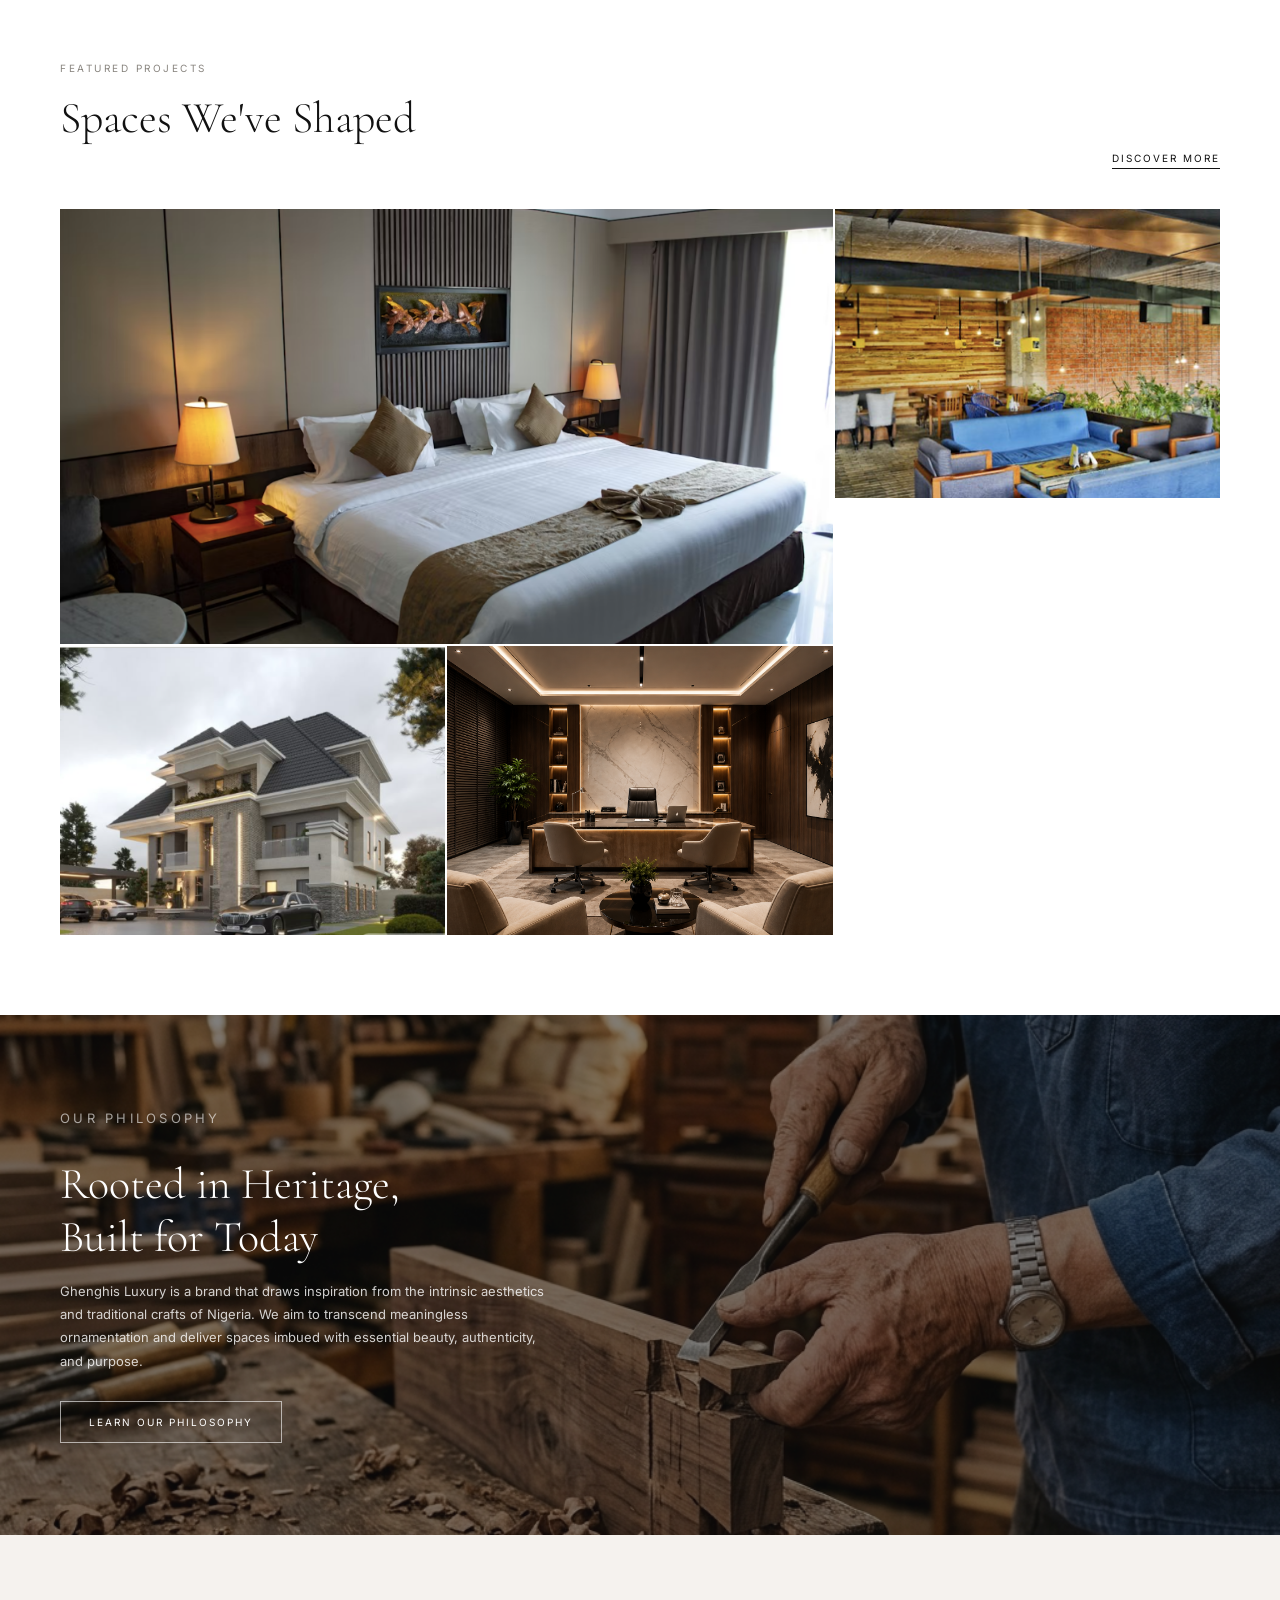
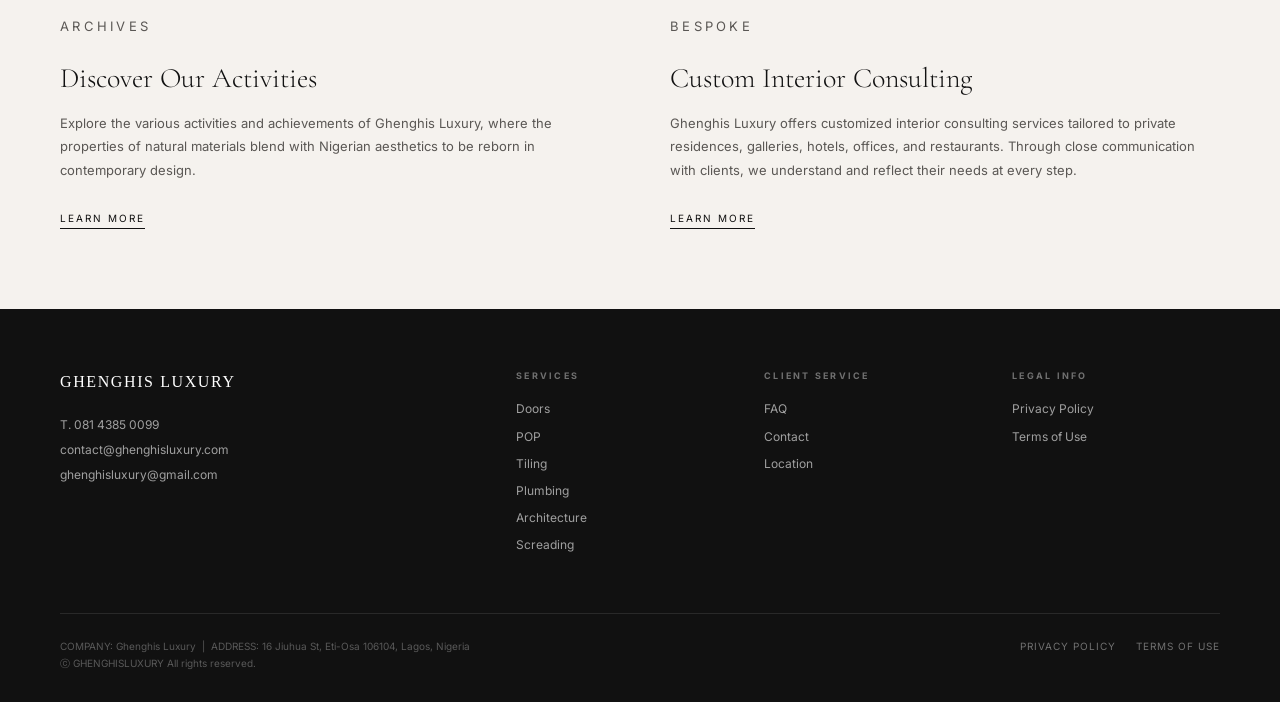
==== commit 1bd93172: "Fix logo image filename case in index.html" ====
--- a/index.html
+++ b/index.html
@@ -24,7 +24,7 @@
 <!-- NAV -->
 <nav id="main-nav">
   <a href="index.html" class="nav-logo" style="display: flex; align-items: center; gap: 12px;">
-    <img src="images/logo.png" alt="Logo" class="nav-logo-img" style="height: 48px; width: auto;"/>
+    <img src="./images/Logo.png" alt="Logo" class="nav-logo-img" style="height: 48px; width: auto;"/>
     <span class="nav-logo-text" style="font-family:'Cormorant Garamond',Georgia,serif;font-size:18px;font-weight:600;letter-spacing:0.1em;text-transform:uppercase;color:var(--black);">Ghenghis Luxury</span>
   </a>
   <ul class="nav-links">
